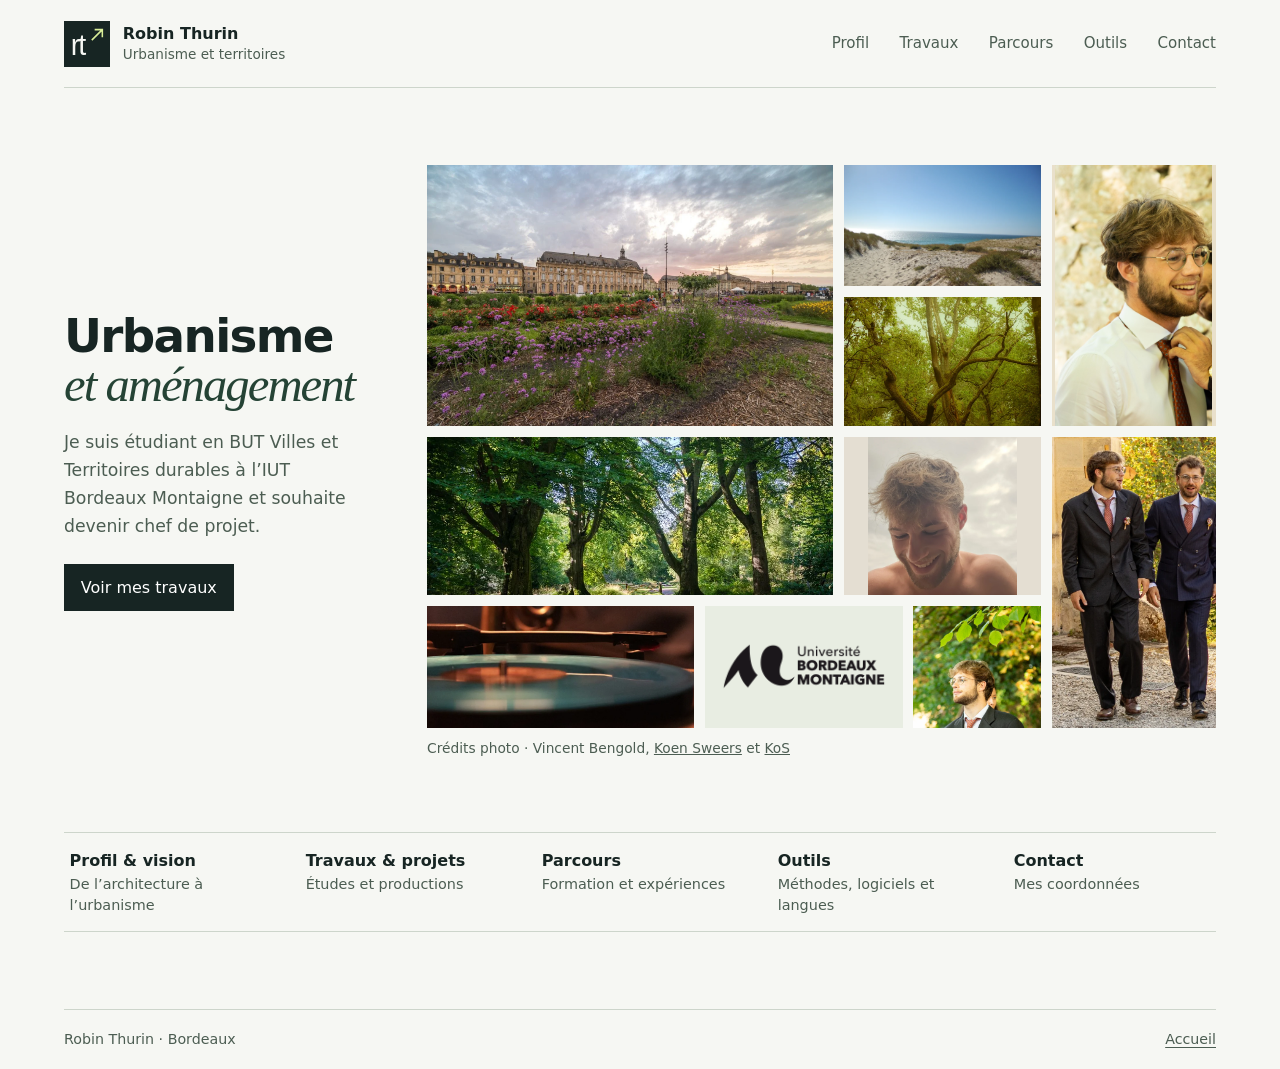
==== index.html @ 8d64cd8b "Publie la nouvelle version du portfolio" ====
<!doctype html>
<html lang="fr">
<head>
  <meta charset="utf-8">
  <meta name="viewport" content="width=device-width, initial-scale=1">
  <meta name="description" content="Portfolio de Robin Thurin, étudiant en BUT Villes et Territoires durables à l’IUT Bordeaux Montaigne.">
  <meta name="theme-color" content="#f6f7f3">
  <meta name="robots" content="noindex, nofollow">
  <title>Portfolio d’urbanisme · Robin Thurin</title>
  <link rel="icon" href="assets/rt.svg" type="image/svg+xml">
  <link rel="stylesheet" href="style.css">
</head>
<body>
  <a class="skip-link" href="#main">Aller au contenu</a>
  <header class="site-header wrap">
    <a href="index.html" class="brand" aria-label="Robin Thurin, accueil">
      <img src="assets/rt.svg" width="46" height="46" alt="">
      <span>Robin Thurin <small>Urbanisme et territoires</small></span>
    </a>
    <nav class="site-nav" aria-label="Navigation principale">
        <a href="profil.html">Profil</a>
        <a href="travaux.html">Travaux</a>
        <a href="parcours.html">Parcours</a>
        <a href="competences.html">Outils</a>
        <a href="contact.html">Contact</a>
    </nav>
  </header>
  <main id="main" class="wrap">
<section class="hero" aria-labelledby="home-title">
      <div class="hero-copy">
        <h1 id="home-title">Urbanisme<br><em>et aménagement</em></h1>
        <p class="intro">Je suis étudiant en BUT Villes et Territoires durables à l’IUT Bordeaux Montaigne et souhaite devenir chef de projet.</p>
        <a class="button-link" href="travaux.html">Voir mes travaux</a>
      </div>
      <figure>
        <div class="hero-mosaic">
          <div class="mosaic-city">
            <img src="assets/bordeaux-jardin-des-lumieres.webp" width="1400" height="934" alt="Le jardin des Lumières sur les quais de Bordeaux devant la place de la Bourse">
          </div>
          <div class="mosaic-duo">
            <img src="assets/robin-duo-en-pied.webp" width="530" height="943" alt="Robin Thurin et son frère en costume, photographiés en pied">
          </div>
          <div class="mosaic-trail">
            <img src="assets/chenaie-sentier.webp" width="780" height="520" alt="Sentier sous les chênes de la forêt de Savernake">
          </div>
          <div class="mosaic-smile">
            <img src="assets/robin-portrait-exterieur.webp" width="849" height="900" alt="Portrait souriant de Robin Thurin en extérieur">
          </div>
          <div class="mosaic-coast">
            <img src="assets/littoral-biscarrosse.webp" width="960" height="637" alt="Dunes de sable et végétation face à l’Atlantique près de Biscarrosse">
          </div>
          <div class="mosaic-profile">
            <img src="assets/robin-profil-2026.jpg" width="860" height="1433" alt="Robin Thurin souriant en chemise blanche et cravate">
          </div>
          <div class="mosaic-oak">
            <img src="assets/chenaie-kaunas.webp" width="780" height="592" alt="Vieux chêne aux branches noueuses dans une forêt à Kaunas">
          </div>
          <div class="mosaic-music">
            <img src="assets/platine-vinyle.webp" width="840" height="560" alt="Disque vinyle bleu sur une platine">
          </div>
          <div class="mosaic-logo">
            <img src="assets/bordeaux-montaigne-logo.png" width="692" height="220" alt="Logo de l’Université Bordeaux Montaigne">
          </div>
          <div class="mosaic-garden">
            <img src="assets/robin-portrait-feuillage.webp" width="835" height="840" alt="Robin Thurin en costume sous les arbres">
          </div>
        </div>
        <figcaption>
          Crédits photo · Vincent Bengold,
          <a href="https://unsplash.com/photos/a-close-up-of-a-record-players-turntable-ixLkoRhYKd8">Koen Sweers</a> et
          <a href="https://commons.wikimedia.org/wiki/File:Plage_Landes.JPG">KoS</a>
        </figcaption>
      </figure>
    </section>
    <nav aria-label="Les cinq rubriques du portfolio" class="home-nav">
      <a href="profil.html"><strong>Profil &amp; vision</strong><span>De l’architecture à l’urbanisme</span></a>
      <a href="travaux.html"><strong>Travaux &amp; projets</strong><span>Études et productions</span></a>
      <a href="parcours.html"><strong>Parcours</strong><span>Formation et expériences</span></a>
      <a href="competences.html"><strong>Outils</strong><span>Méthodes, logiciels et langues</span></a>
      <a href="contact.html"><strong>Contact</strong><span>Mes coordonnées</span></a>
    </nav>
  </main>
  <footer class="site-footer wrap">
    <span>Robin Thurin · Bordeaux</span>
    <a href="index.html">Accueil</a>
  </footer>
</body>
</html>
---- style.css ----
:root {
  color-scheme: light;
  --paper: #f6f7f3;
  --ink: #172523;
  --muted: #4c5d52;
  --line: #cdd5cb;
  --forest: #254335;
  --soft: #e7ece3;
  --focus: #40784a;
  font-family: system-ui, -apple-system, BlinkMacSystemFont, "Segoe UI", sans-serif;
  font-size: 100%;
  line-height: 1.62;
}

* { box-sizing: border-box; }
body { margin: 0; min-height: 100vh; display: flex; flex-direction: column; background: var(--paper); color: var(--ink); }
main { flex: 1; padding-block: clamp(2.2rem, 6vw, 5.2rem); }
figure, dl, dd { margin: 0; }
img { display: block; max-width: 100%; }
a { color: inherit; }
button { font: inherit; }
a:focus-visible, button:focus-visible { outline: 2px solid var(--focus); outline-offset: 4px; }
h1, h2, h3, p { margin: 0; }
h1, h2, h3 { line-height: 1.13; letter-spacing: -.035em; font-weight: 600; }
h1 { font-size: clamp(2.5rem, 5.7vw, 4.8rem); }
h2 { font-size: clamp(1.35rem, 2.6vw, 2rem); }
h3 { font-size: 1.14rem; }
h1 em { color: var(--forest); font: italic 400 1.04em / 1 Georgia, serif; letter-spacing: -.04em; }

.wrap { width: min(74rem, calc(100% - 2 * clamp(1rem, 5vw, 4rem))); margin-inline: auto; }

.skip-link {
  position: fixed;
  z-index: 2;
  top: .75rem;
  left: 1rem;
  padding: .6rem .9rem;
  background: var(--ink);
  color: white;
  transform: translateY(-150%);
}

.skip-link:focus { transform: none; }

.site-header {
  display: flex;
  justify-content: space-between;
  align-items: center;
  gap: 1.25rem;
  min-height: 5.5rem;
  border-bottom: 1px solid var(--line);
}

.brand {
  display: inline-flex;
  align-items: center;
  flex: none;
  gap: .8rem;
  font-weight: 650;
  text-decoration: none;
  line-height: 1.28;
}

.brand small { display: block; color: var(--muted); font-weight: 400; font-size: .85rem; margin-top: .12rem; }
.site-nav { display: flex; align-items: center; justify-content: space-between; gap: clamp(.75rem, 2.4vw, 1.9rem); }
.site-nav a {
  display: inline-flex;
  align-items: center;
  min-height: 2.75rem;
  color: var(--muted);
  font-size: .94rem;
  text-decoration: underline transparent;
  text-underline-offset: .42em;
  transition: color .15s ease, text-decoration-color .15s ease;
}

.site-nav a:hover, .site-nav a[aria-current="page"] { color: var(--ink); text-decoration-color: currentColor; }
.site-nav a[aria-current="page"] { font-weight: 650; }

.hero {
  display: grid;
  grid-template-columns: minmax(0, .85fr) minmax(0, 2.15fr);
  align-items: center;
  gap: clamp(1.5rem, 4vw, 3.25rem);
}

.eyebrow { color: var(--muted); margin-bottom: .72rem; font-size: .89rem; font-weight: 600; }
.hero-copy { container-type: inline-size; }
.hero h1 { font-size: clamp(2rem, 3.8vw, 3.85rem); font-size: clamp(2rem, 15cqi, 3.85rem); line-height: 1.04; }
.intro { max-width: 28rem; color: var(--muted); margin-top: 1.25rem; font-size: 1.08rem; }
.button-link {
  display: inline-flex;
  align-items: center;
  min-height: 2.9rem;
  padding: .55rem 1.05rem;
  margin-top: 1.45rem;
  background: var(--ink);
  color: white;
  text-decoration: none;
  transition: background-color .18s ease;
}

.button-link:hover { background: var(--forest); }
.hero-mosaic {
  display: grid;
  grid-template-columns: repeat(9, minmax(0, 1fr)) minmax(0, 2.78fr);
  grid-template-rows: minmax(0, 1.34fr) minmax(0, 1.43fr) minmax(0, 1.75fr) minmax(0, 1.35fr);
  grid-template-areas:
    "city city city city city city coast coast coast profile"
    "city city city city city city oak oak oak profile"
    "trail trail trail trail trail trail smile smile smile duo"
    "music music music music logo logo logo garden garden duo";
  gap: clamp(.35rem, 1vw, .65rem);
  aspect-ratio: 1.4;
}

.hero-mosaic > div { overflow: hidden; background: var(--soft); }
.mosaic-city { grid-area: city; }
.mosaic-garden { grid-area: garden; }
.mosaic-trail { grid-area: trail; }
.hero-mosaic > .mosaic-duo { grid-area: duo; background: #e4d8c0; }
.mosaic-coast { grid-area: coast; }
.mosaic-music { grid-area: music; }
.hero-mosaic > .mosaic-logo { grid-area: logo; background: #e8ede2; padding: clamp(.45rem, 1.5vw, 1rem); }
.mosaic-oak { grid-area: oak; }
.hero-mosaic > .mosaic-profile { grid-area: profile; background: #e9e0cb; }
.hero-mosaic > .mosaic-smile { grid-area: smile; background: #e4ded2; }
.hero-mosaic img, .project-image img { width: 100%; height: 100%; object-fit: cover; }
.mosaic-duo img, .mosaic-profile img, .mosaic-smile img { object-fit: contain; }
.mosaic-garden img { object-position: center 60%; }
.mosaic-logo img { object-fit: contain; }

@media (hover: hover) and (prefers-reduced-motion: no-preference) {
  .hero-mosaic img { transition: transform .36s ease, filter .36s ease; }
  .hero-mosaic > div:hover img { filter: brightness(1.06); }
  .hero-mosaic > div:not(.mosaic-duo, .mosaic-profile, .mosaic-smile):hover img { transform: scale(1.06); }
}

.project-image { display: block; overflow: hidden; background: var(--soft); aspect-ratio: 16 / 9; }
figcaption { margin-top: .58rem; color: var(--muted); font-size: .86rem; line-height: 1.5; }

.home-nav {
  display: grid;
  grid-template-columns: repeat(5, minmax(0, 1fr));
  column-gap: clamp(.65rem, 2.2vw, 1.8rem);
  margin-top: clamp(2.2rem, 6vw, 4.6rem);
  border-block: 1px solid var(--line);
}

.home-nav a {
  display: flex;
  flex-direction: column;
  padding: .95rem .35rem;
  text-decoration: none;
  transition: background-color .18s ease;
}

.home-nav strong { font-weight: 650; }
.home-nav span { color: var(--muted); font-size: .9rem; line-height: 1.45; }
.home-nav a:hover { background: var(--soft); }

.page-heading { margin-bottom: clamp(1.8rem, 4vw, 3.25rem); }
.page-heading p { margin-top: .7rem; color: var(--muted); font-size: 1.08rem; max-width: 38rem; }

.profile-layout {
  display: grid;
  max-width: 60rem;
  margin-inline: auto;
  grid-template-columns: minmax(0, .72fr) minmax(0, 1.28fr);
  grid-template-areas:
    "photo heading"
    "photo bio";
  gap: 1.4rem clamp(2rem, 5vw, 4.5rem);
  align-content: start;
  align-items: start;
}

.profile-heading { grid-area: heading; }
.profile-photo { grid-area: photo; }
.profile-photo img { width: 100%; height: auto; aspect-ratio: 4 / 5; object-fit: cover; object-position: center 38%; }
.profile-bio { grid-area: bio; max-width: 38rem; }
.profile-bio p { margin-bottom: 1rem; }

.projects-grid {
  display: grid;
  grid-template-columns: repeat(2, minmax(0, 1fr));
  gap: clamp(2.25rem, 4vw, 3.25rem) clamp(1rem, 3vw, 2.4rem);
}

.project { display: flex; flex-direction: column; scroll-margin-top: 1rem; border-bottom: 1px solid var(--line); }
.project-body { display: flex; flex: 1; flex-direction: column; gap: .55rem; padding-block: .9rem 1.3rem; }
.project-type { color: var(--muted); font-size: .9rem; }
.project-body > p:not(.project-type) { max-width: 36rem; }
.project-links { margin-top: auto; padding-top: .5rem; display: flex; flex-wrap: wrap; gap: .4rem 1.35rem; }
.project-links-stacked { margin-top: 0; flex-direction: column; align-items: flex-start; }

.text-link {
  color: var(--forest);
  text-decoration-thickness: 1px;
  text-underline-offset: .22em;
}

.text-link:hover { color: var(--ink); text-decoration-thickness: 2px; }
.resume { max-width: 58rem; display: grid; gap: clamp(1.8rem, 5vw, 3.5rem); }
.resume h2 { margin-bottom: .7rem; }
.resume-row {
  display: grid;
  grid-template-columns: minmax(9rem, .36fr) minmax(0, 1fr);
  gap: .4rem 1rem;
  padding-block: .8rem;
  border-top: 1px solid var(--line);
}

.resume-date { font-size: .9rem; color: var(--muted); }
.resume-row p { margin-top: .3rem; }
.resume-row div > a { display: inline-block; margin-top: .2rem; }

.tools-grid { display: grid; grid-template-columns: repeat(3, minmax(0, 1fr)); gap: 1.6rem clamp(1rem, 3vw, 2.3rem); }
.tools-grid section { border-top: 1px solid var(--line); padding-top: .95rem; }
.tools-grid h2 { margin-bottom: .95rem; }
.tools-grid dt { font-weight: 650; }
.tools-grid dl > div + div, .method-list li + li { margin-top: .7rem; }
.tools-grid dd { color: var(--muted); }
.method-list { margin: 0; padding-left: 1.15rem; }

.contact-list { max-width: 49rem; border-bottom: 1px solid var(--line); }
.contact-row {
  display: grid;
  grid-template-columns: 7.2rem minmax(0, 1fr) auto;
  align-items: center;
  gap: .3rem 1rem;
  min-height: 4rem;
  border-top: 1px solid var(--line);
  padding-block: .45rem;
}

.contact-row dt { color: var(--muted); }
.contact-value { font-size: clamp(1rem, 2.5vw, 1.3rem); overflow-wrap: anywhere; }
.copy-button { min-height: 2.75rem; border: 1px solid var(--line); background: transparent; color: var(--ink); padding: .3rem .8rem; cursor: pointer; }
.copy-button:hover { background: var(--soft); }
#copy-status { min-height: 1.5rem; margin-top: .55rem; font-size: .92rem; color: var(--muted); }

.site-footer {
  display: flex;
  align-items: center;
  justify-content: space-between;
  gap: .75rem;
  min-height: 3.75rem;
  border-top: 1px solid var(--line);
  color: var(--muted);
  font-size: .89rem;
}

.site-footer a { text-underline-offset: .18em; }

@media (max-width: 56rem) {
  .hero { grid-template-columns: 1fr; gap: 1.55rem; }
}

@media (max-width: 48rem) {
  .site-header { flex-wrap: wrap; gap: .5rem; padding-top: .85rem; }
  .site-nav { width: 100%; gap: .2rem; }
  .site-nav a { font-size: .91rem; }
  .home-nav { grid-template-columns: repeat(2, minmax(0, 1fr)); border-bottom: 0; }
  .home-nav a { border-bottom: 1px solid var(--line); padding: .7rem .25rem; }
  .home-nav a:last-child { grid-column: 1 / -1; }
  .profile-layout {
    grid-template-columns: 1fr;
    grid-template-areas:
      "heading"
      "photo"
      "bio";
  }
  .profile-photo { width: min(100%, 22rem); }
  .tools-grid { grid-template-columns: 1fr; max-width: 38rem; }
}

@media (max-width: 34rem) {
  .hero-mosaic {
    grid-template-columns: repeat(5, minmax(0, 1fr));
    grid-template-rows: minmax(0, 1.65fr) repeat(3, minmax(0, .85fr)) minmax(0, 1.65fr) repeat(2, minmax(0, .85fr));
    grid-template-areas:
      "city city city city city"
      "duo duo coast coast coast"
      "duo duo trail trail trail"
      "duo duo music music music"
      "profile profile smile smile smile"
      "oak oak oak garden garden"
      "logo logo logo garden garden";
    aspect-ratio: .47;
  }
  .projects-grid { grid-template-columns: 1fr; }
  .resume-row { grid-template-columns: 1fr; }
  .contact-row { grid-template-columns: minmax(0, 1fr) auto; }
  .contact-row { padding-block: .6rem; }
  .contact-row dt { grid-area: 1 / 1; }
  .contact-row dd:nth-child(2) { grid-area: 2 / 1 / 3 / -1; }
  .contact-row dd:nth-child(3) { grid-area: 1 / 2; }
}

@media (prefers-reduced-motion: reduce) {
  *, *::before, *::after { transition: none !important; }
}
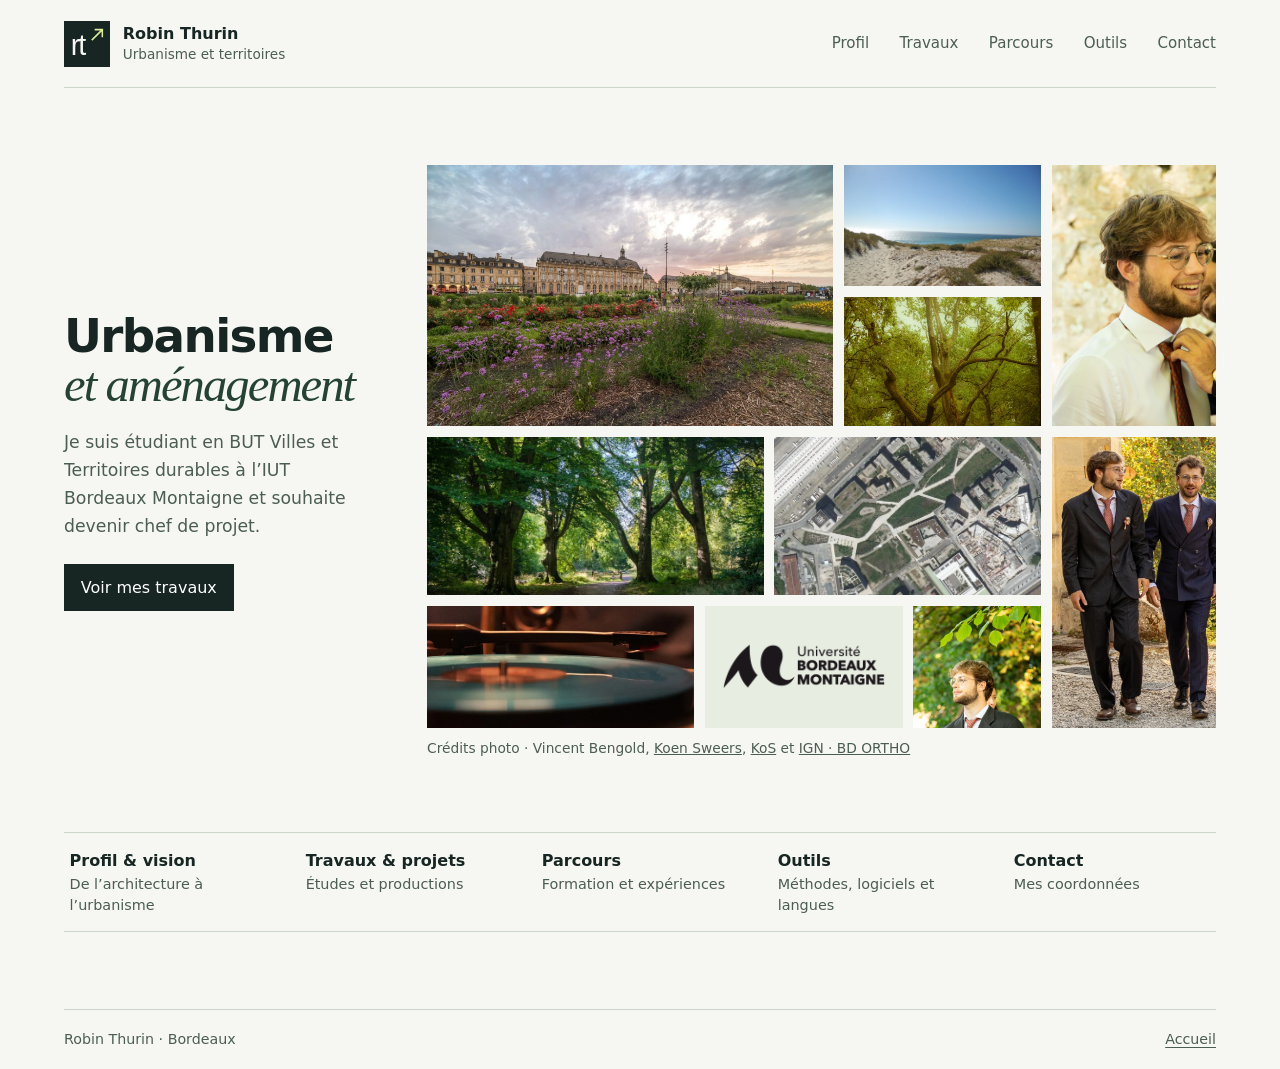
==== commit 477a3986: "Illustre le Jardin de l’Ars et retire un portrait de l’accueil" ====
--- a/index.html
+++ b/index.html
@@ -9,6 +9,8 @@
   <title>Portfolio d’urbanisme · Robin Thurin</title>
   <link rel="icon" href="assets/rt.svg" type="image/svg+xml">
   <link rel="stylesheet" href="style.css">
+  <link rel="stylesheet" href="assets/navigation-transitions.css">
+  <script src="assets/navigation-transitions.js"></script>
 </head>
 <body>
   <a class="skip-link" href="#main">Aller au contenu</a>
@@ -43,14 +45,14 @@
           <div class="mosaic-trail">
             <img src="assets/chenaie-sentier.webp" width="780" height="520" alt="Sentier sous les chênes de la forêt de Savernake">
           </div>
-          <div class="mosaic-smile">
-            <img src="assets/robin-portrait-exterieur.webp" width="849" height="900" alt="Portrait souriant de Robin Thurin en extérieur">
-          </div>
+          <a class="mosaic-work" href="travaux.html#jardin-ars" aria-label="Découvrir le projet Jardin de l’Ars">
+            <img src="assets/jardin-ars-vue-aerienne.webp" width="1120" height="800" alt="Vue aérienne du Jardin de l’Ars, de ses pelouses et de ses allées à Bordeaux" data-transition-to="travaux.html">
+          </a>
           <div class="mosaic-coast">
             <img src="assets/littoral-biscarrosse.webp" width="960" height="637" alt="Dunes de sable et végétation face à l’Atlantique près de Biscarrosse">
           </div>
           <div class="mosaic-profile">
-            <img src="assets/robin-profil-2026.jpg" width="860" height="1433" alt="Robin Thurin souriant en chemise blanche et cravate">
+            <img src="assets/robin-profil-2026.jpg" width="860" height="1433" alt="Robin Thurin souriant en chemise blanche et cravate" data-transition-to="profil.html">
           </div>
           <div class="mosaic-oak">
             <img src="assets/chenaie-kaunas.webp" width="780" height="592" alt="Vieux chêne aux branches noueuses dans une forêt à Kaunas">
@@ -59,7 +61,7 @@
             <img src="assets/platine-vinyle.webp" width="840" height="560" alt="Disque vinyle bleu sur une platine">
           </div>
           <div class="mosaic-logo">
-            <img src="assets/bordeaux-montaigne-logo.png" width="692" height="220" alt="Logo de l’Université Bordeaux Montaigne">
+            <img src="assets/bordeaux-montaigne-logo.png" width="692" height="220" alt="Logo de l’Université Bordeaux Montaigne" data-transition-to="parcours.html">
           </div>
           <div class="mosaic-garden">
             <img src="assets/robin-portrait-feuillage.webp" width="835" height="840" alt="Robin Thurin en costume sous les arbres">
@@ -67,8 +69,8 @@
         </div>
         <figcaption>
           Crédits photo · Vincent Bengold,
-          <a href="https://unsplash.com/photos/a-close-up-of-a-record-players-turntable-ixLkoRhYKd8">Koen Sweers</a> et
-          <a href="https://commons.wikimedia.org/wiki/File:Plage_Landes.JPG">KoS</a>
+          <a href="https://unsplash.com/photos/a-close-up-of-a-record-players-turntable-ixLkoRhYKd8">Koen Sweers</a>,
+          <a href="https://commons.wikimedia.org/wiki/File:Plage_Landes.JPG">KoS</a> et <a href="https://cartes.gouv.fr/rechercher-une-donnee/dataset/IGNF_BD-ORTHO">IGN · BD ORTHO</a>
         </figcaption>
       </figure>
     </section>
--- a/style.css
+++ b/style.css
@@ -108,32 +108,32 @@
   grid-template-areas:
     "city city city city city city coast coast coast profile"
     "city city city city city city oak oak oak profile"
-    "trail trail trail trail trail trail smile smile smile duo"
+    "trail trail trail trail trail work work work work duo"
     "music music music music logo logo logo garden garden duo";
   gap: clamp(.35rem, 1vw, .65rem);
   aspect-ratio: 1.4;
 }
 
-.hero-mosaic > div { overflow: hidden; background: var(--soft); }
+.hero-mosaic > * { overflow: hidden; background: var(--soft); }
 .mosaic-city { grid-area: city; }
 .mosaic-garden { grid-area: garden; }
 .mosaic-trail { grid-area: trail; }
+.mosaic-work { grid-area: work; }
 .hero-mosaic > .mosaic-duo { grid-area: duo; background: #e4d8c0; }
 .mosaic-coast { grid-area: coast; }
 .mosaic-music { grid-area: music; }
 .hero-mosaic > .mosaic-logo { grid-area: logo; background: #e8ede2; padding: clamp(.45rem, 1.5vw, 1rem); }
 .mosaic-oak { grid-area: oak; }
 .hero-mosaic > .mosaic-profile { grid-area: profile; background: #e9e0cb; }
-.hero-mosaic > .mosaic-smile { grid-area: smile; background: #e4ded2; }
 .hero-mosaic img, .project-image img { width: 100%; height: 100%; object-fit: cover; }
-.mosaic-duo img, .mosaic-profile img, .mosaic-smile img { object-fit: contain; }
+.mosaic-duo img, .mosaic-profile img img { object-fit: contain; }
 .mosaic-garden img { object-position: center 60%; }
 .mosaic-logo img { object-fit: contain; }
 
 @media (hover: hover) and (prefers-reduced-motion: no-preference) {
   .hero-mosaic img { transition: transform .36s ease, filter .36s ease; }
-  .hero-mosaic > div:hover img { filter: brightness(1.06); }
-  .hero-mosaic > div:not(.mosaic-duo, .mosaic-profile, .mosaic-smile):hover img { transform: scale(1.06); }
+  .hero-mosaic > :hover img { filter: brightness(1.06); }
+  .hero-mosaic > :not(.mosaic-duo, .mosaic-profile):hover img { transform: scale(1.06); }
 }
 
 .project-image { display: block; overflow: hidden; background: var(--soft); aspect-ratio: 16 / 9; }
@@ -161,6 +161,14 @@
 
 .page-heading { margin-bottom: clamp(1.8rem, 4vw, 3.25rem); }
 .page-heading p { margin-top: .7rem; color: var(--muted); font-size: 1.08rem; max-width: 38rem; }
+.page-heading:has(> .section-photo:not([hidden])) {
+  display: grid;
+  grid-template-columns: minmax(0, 1fr) minmax(0, 22rem);
+  align-items: center;
+  gap: 1.4rem clamp(1rem, 4vw, 3.5rem);
+}
+.section-photo img { width: 100%; height: auto; }
+.section-logo { padding: clamp(.9rem, 2vw, 1.6rem); background: #e8ede2; }
 
 .profile-layout {
   display: grid;
@@ -258,6 +266,8 @@
 }
 
 @media (max-width: 48rem) {
+  .page-heading:has(> .section-photo:not([hidden])) { grid-template-columns: 1fr; }
+  .section-photo { width: min(100%, 22rem); }
   .site-header { flex-wrap: wrap; gap: .5rem; padding-top: .85rem; }
   .site-nav { width: 100%; gap: .2rem; }
   .site-nav a { font-size: .91rem; }
@@ -284,7 +294,7 @@
       "duo duo coast coast coast"
       "duo duo trail trail trail"
       "duo duo music music music"
-      "profile profile smile smile smile"
+      "profile profile work work work"
       "oak oak oak garden garden"
       "logo logo logo garden garden";
     aspect-ratio: .47;
--- a/assets/navigation-transitions.css
+++ b/assets/navigation-transitions.css
@@ -0,0 +1,15 @@
+@view-transition {
+  navigation: auto;
+}
+
+::view-transition-old(root),
+::view-transition-new(root) {
+  animation-duration: 240ms;
+  animation-timing-function: ease-out;
+}
+
+::view-transition-group(section-photo) {
+  z-index: 1;
+  animation-duration: 640ms;
+  animation-timing-function: cubic-bezier(.22, 1, .36, 1);
+}
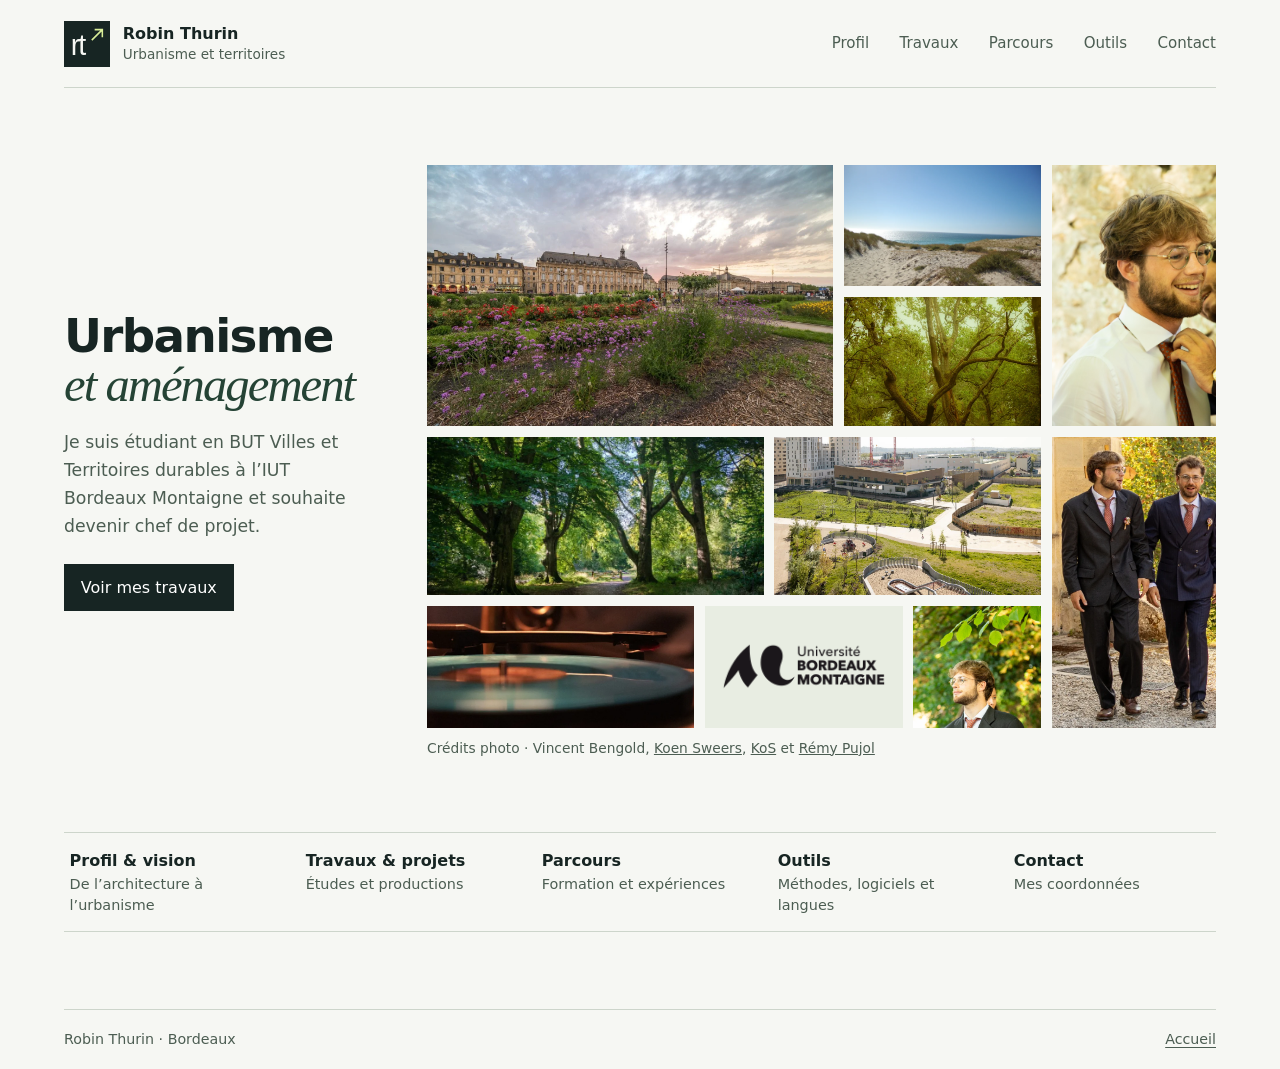
==== commit 8f5ee3b6: "Publie la photo autorisée de Rémy Pujol pour le Jardin de l’Ars" ====
--- a/index.html
+++ b/index.html
@@ -45,9 +45,9 @@
           <div class="mosaic-trail">
             <img src="assets/chenaie-sentier.webp" width="780" height="520" alt="Sentier sous les chênes de la forêt de Savernake">
           </div>
-          <a class="mosaic-work" href="travaux.html#jardin-ars" aria-label="Découvrir le projet Jardin de l’Ars">
-            <img src="assets/jardin-ars-vue-aerienne.webp" width="1120" height="800" alt="Vue aérienne du Jardin de l’Ars, de ses pelouses et de ses allées à Bordeaux" data-transition-to="travaux.html">
-          </a>
+          <div class="mosaic-work">
+            <img src="assets/jardin-ars-remy-pujol.webp" width="1000" height="1000" alt="Aires de jeux, pelouses et allées du Jardin de l’Ars à Bordeaux" data-transition-to="travaux.html">
+          </div>
           <div class="mosaic-coast">
             <img src="assets/littoral-biscarrosse.webp" width="960" height="637" alt="Dunes de sable et végétation face à l’Atlantique près de Biscarrosse">
           </div>
@@ -70,7 +70,7 @@
         <figcaption>
           Crédits photo · Vincent Bengold,
           <a href="https://unsplash.com/photos/a-close-up-of-a-record-players-turntable-ixLkoRhYKd8">Koen Sweers</a>,
-          <a href="https://commons.wikimedia.org/wiki/File:Plage_Landes.JPG">KoS</a> et <a href="https://cartes.gouv.fr/rechercher-une-donnee/dataset/IGNF_BD-ORTHO">IGN · BD ORTHO</a>
+          <a href="https://commons.wikimedia.org/wiki/File:Plage_Landes.JPG">KoS</a> et <a href="https://identificationpatrimoine.bordeaux-metropole.fr/lieux/jardin-de-lars">Rémy Pujol</a>
         </figcaption>
       </figure>
     </section>
--- a/style.css
+++ b/style.css
@@ -128,6 +128,7 @@
 .hero-mosaic img, .project-image img { width: 100%; height: 100%; object-fit: cover; }
 .mosaic-duo img, .mosaic-profile img img { object-fit: contain; }
 .mosaic-garden img { object-position: center 60%; }
+.mosaic-work img, #jardin-ars-image { object-position: center 85%; }
 .mosaic-logo img { object-fit: contain; }
 
 @media (hover: hover) and (prefers-reduced-motion: no-preference) {
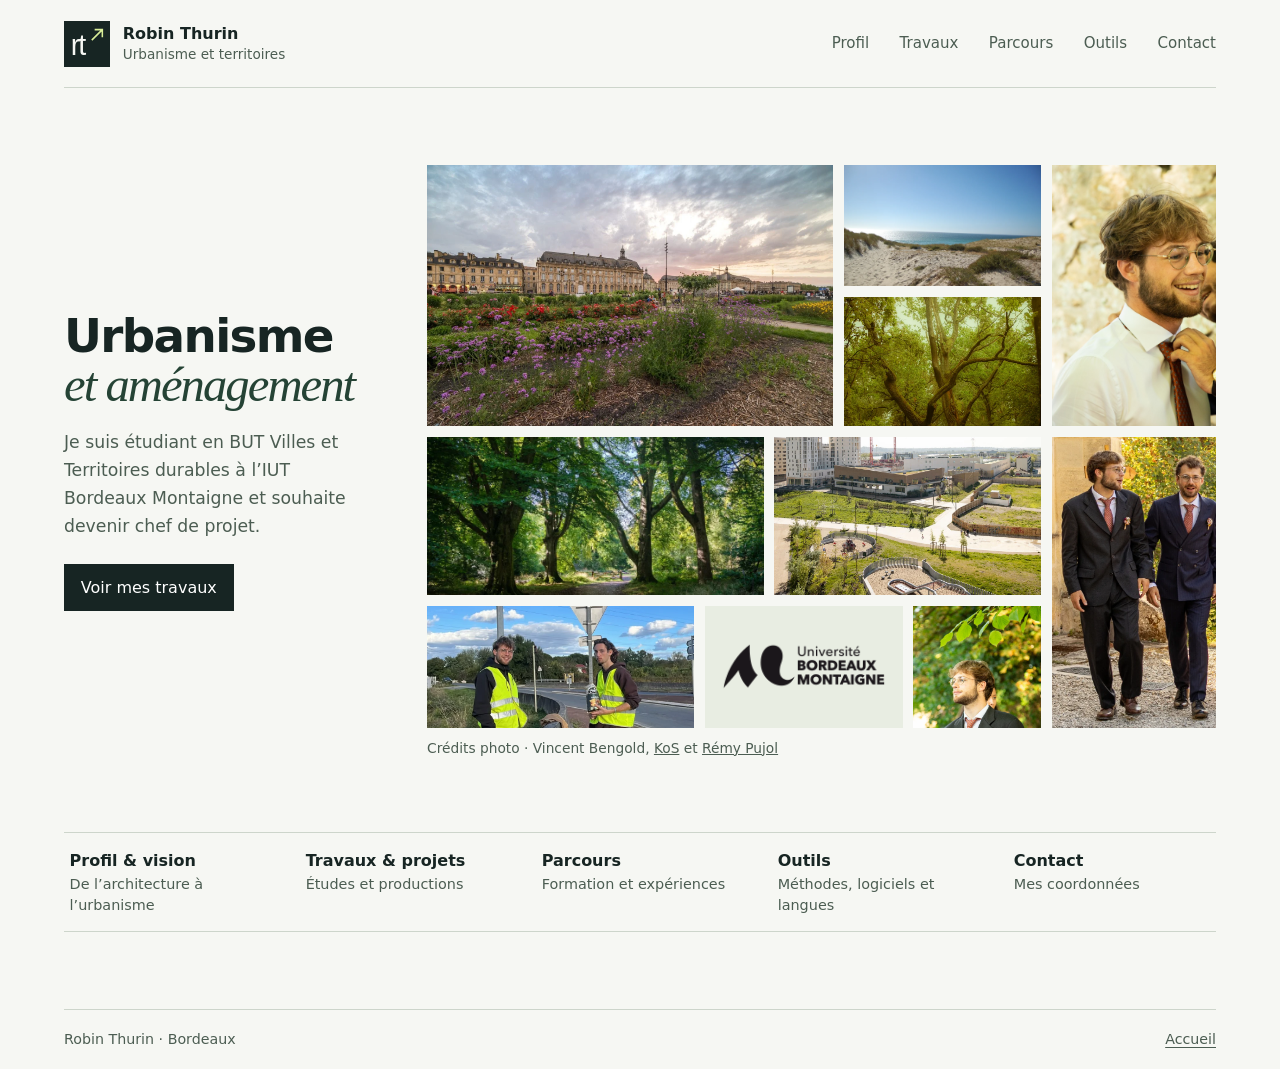
==== commit dc27b2c5: "Remplace le vinyle de l’accueil par la photo en gilets jaunes" ====
--- a/index.html
+++ b/index.html
@@ -8,7 +8,7 @@
   <meta name="robots" content="noindex, nofollow">
   <title>Portfolio d’urbanisme · Robin Thurin</title>
   <link rel="icon" href="assets/rt.svg" type="image/svg+xml">
-  <link rel="stylesheet" href="style.css">
+  <link rel="stylesheet" href="style.css?v=mosaique">
   <link rel="stylesheet" href="assets/navigation-transitions.css">
   <script src="assets/navigation-transitions.js"></script>
 </head>
@@ -21,7 +21,7 @@
     </a>
     <nav class="site-nav" aria-label="Navigation principale">
         <a href="profil.html">Profil</a>
-        <a href="travaux.html">Travaux</a>
+        <a href="travaux.html?v=2">Travaux</a>
         <a href="parcours.html">Parcours</a>
         <a href="competences.html">Outils</a>
         <a href="contact.html">Contact</a>
@@ -32,7 +32,7 @@
       <div class="hero-copy">
         <h1 id="home-title">Urbanisme<br><em>et aménagement</em></h1>
         <p class="intro">Je suis étudiant en BUT Villes et Territoires durables à l’IUT Bordeaux Montaigne et souhaite devenir chef de projet.</p>
-        <a class="button-link" href="travaux.html">Voir mes travaux</a>
+        <a class="button-link" href="travaux.html?v=2">Voir mes travaux</a>
       </div>
       <figure>
         <div class="hero-mosaic">
@@ -57,8 +57,8 @@
           <div class="mosaic-oak">
             <img src="assets/chenaie-kaunas.webp" width="780" height="592" alt="Vieux chêne aux branches noueuses dans une forêt à Kaunas">
           </div>
-          <div class="mosaic-music">
-            <img src="assets/platine-vinyle.webp" width="840" height="560" alt="Disque vinyle bleu sur une platine">
+          <div class="mosaic-field">
+            <img src="assets/robin-ami-gilets-jaunes.webp" width="1152" height="2048" alt="Robin et son ami en gilets jaunes, sous un ciel parsemé de nuages">
           </div>
           <div class="mosaic-logo">
             <img src="assets/bordeaux-montaigne-logo.png" width="692" height="220" alt="Logo de l’Université Bordeaux Montaigne" data-transition-to="parcours.html">
@@ -69,14 +69,13 @@
         </div>
         <figcaption>
           Crédits photo · Vincent Bengold,
-          <a href="https://unsplash.com/photos/a-close-up-of-a-record-players-turntable-ixLkoRhYKd8">Koen Sweers</a>,
           <a href="https://commons.wikimedia.org/wiki/File:Plage_Landes.JPG">KoS</a> et <a href="https://identificationpatrimoine.bordeaux-metropole.fr/lieux/jardin-de-lars">Rémy Pujol</a>
         </figcaption>
       </figure>
     </section>
     <nav aria-label="Les cinq rubriques du portfolio" class="home-nav">
       <a href="profil.html"><strong>Profil &amp; vision</strong><span>De l’architecture à l’urbanisme</span></a>
-      <a href="travaux.html"><strong>Travaux &amp; projets</strong><span>Études et productions</span></a>
+      <a href="travaux.html?v=2"><strong>Travaux &amp; projets</strong><span>Études et productions</span></a>
       <a href="parcours.html"><strong>Parcours</strong><span>Formation et expériences</span></a>
       <a href="competences.html"><strong>Outils</strong><span>Méthodes, logiciels et langues</span></a>
       <a href="contact.html"><strong>Contact</strong><span>Mes coordonnées</span></a>
--- a/style.css
+++ b/style.css
@@ -109,7 +109,7 @@
     "city city city city city city coast coast coast profile"
     "city city city city city city oak oak oak profile"
     "trail trail trail trail trail work work work work duo"
-    "music music music music logo logo logo garden garden duo";
+    "field field field field logo logo logo garden garden duo";
   gap: clamp(.35rem, 1vw, .65rem);
   aspect-ratio: 1.4;
 }
@@ -121,7 +121,7 @@
 .mosaic-work { grid-area: work; }
 .hero-mosaic > .mosaic-duo { grid-area: duo; background: #e4d8c0; }
 .mosaic-coast { grid-area: coast; }
-.mosaic-music { grid-area: music; }
+.mosaic-field { grid-area: field; position: relative; }
 .hero-mosaic > .mosaic-logo { grid-area: logo; background: #e8ede2; padding: clamp(.45rem, 1.5vw, 1rem); }
 .mosaic-oak { grid-area: oak; }
 .hero-mosaic > .mosaic-profile { grid-area: profile; background: #e9e0cb; }
@@ -130,6 +130,17 @@
 .mosaic-garden img { object-position: center 60%; }
 .mosaic-work img, #jardin-ars-image { object-position: center 85%; }
 .mosaic-logo img { object-fit: contain; }
+
+.mosaic-field img {
+  position: absolute;
+  inset-inline-start: -16%;
+  bottom: 0;
+  width: 132%;
+  max-width: none;
+  height: auto;
+  translate: 0 39.25%;
+  transform-origin: center 51%;
+}
 
 @media (hover: hover) and (prefers-reduced-motion: no-preference) {
   .hero-mosaic img { transition: transform .36s ease, filter .36s ease; }
@@ -294,7 +305,7 @@
       "city city city city city"
       "duo duo coast coast coast"
       "duo duo trail trail trail"
-      "duo duo music music music"
+      "duo duo field field field"
       "profile profile work work work"
       "oak oak oak garden garden"
       "logo logo logo garden garden";
